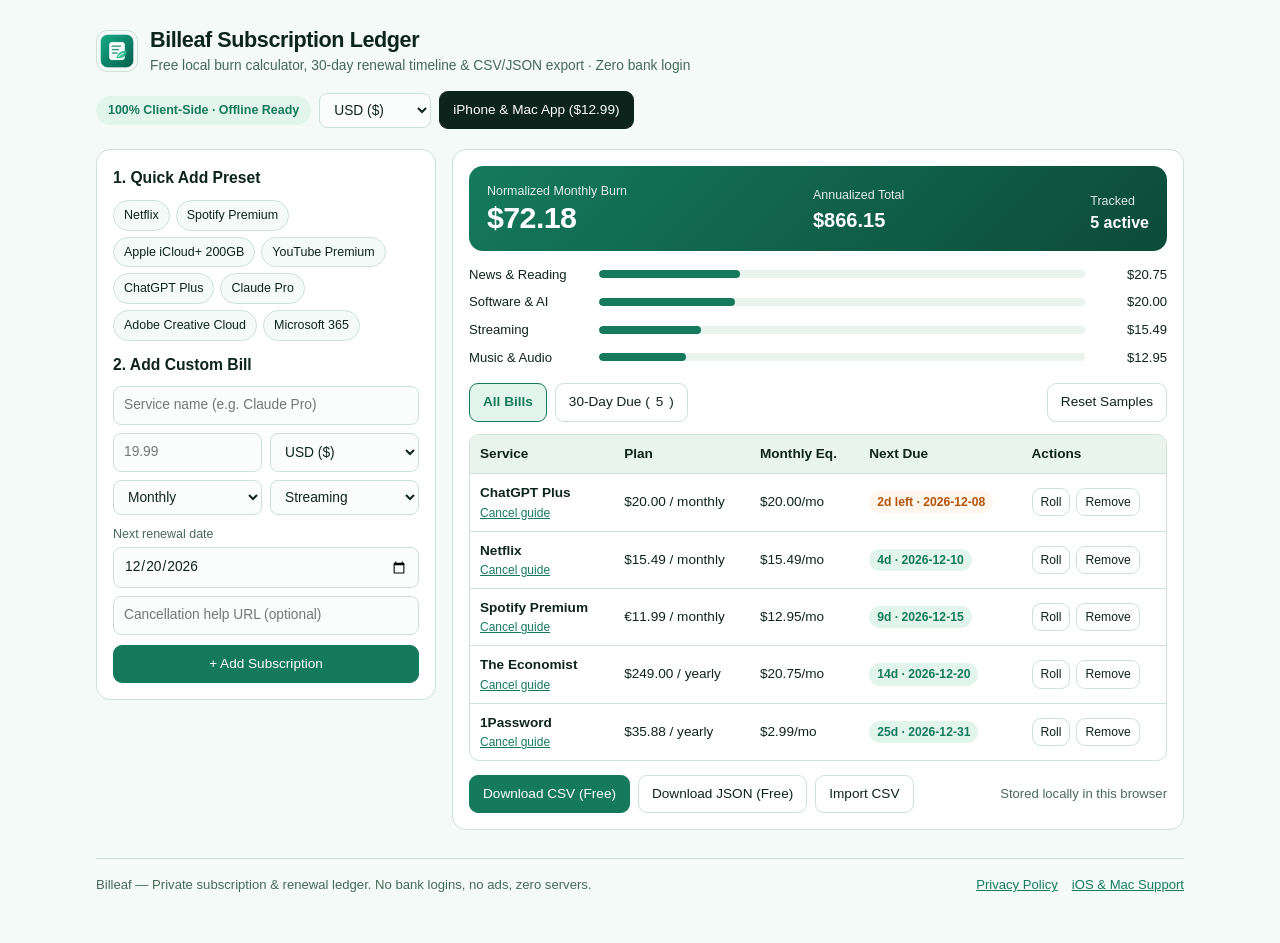
==== index.html @ b8ad767d "Initial publish of billeaf-web" ====
<!doctype html>
<html lang="en">
<head>
  <meta charset="utf-8" />
  <meta name="viewport" content="width=device-width, initial-scale=1" />
  <title>Billeaf Web Ledger — Free Offline Subscription Burn Audit &amp; CSV Export</title>
  <meta name="description" content="Audit recurring subscriptions, calculate real monthly and annual spend across 7 currencies, inspect upcoming 30-day renewals, and export clean CSV/JSON files locally in your browser." />
  <meta property="og:title" content="Billeaf Web Ledger — Free Subscription Audit" />
  <meta property="og:description" content="100% browser-local subscription ledger with 30-day renewal calendar and free CSV/JSON import &amp; export. Zero bank logins." />
  <link rel="icon" type="image/png" href="./icon-128.png" />
  <link rel="stylesheet" href="./styles.css" />
</head>
<body>
  <div class="shell">
    <header class="topbar">
      <div class="brand">
        <img class="logo" src="./icon-128.png" alt="Billeaf icon" />
        <div>
          <h1>Billeaf Subscription Ledger</h1>
          <div class="subtitle">Free local burn calculator, 30-day renewal timeline &amp; CSV/JSON export · Zero bank login</div>
        </div>
      </div>
      <div class="topbar-actions">
        <span class="pill">100% Client-Side · Offline Ready</span>
        <select id="displayCurrency" class="field" style="width:auto;" aria-label="Display currency">
          <option value="USD">USD ($)</option>
          <option value="EUR">EUR (€)</option>
          <option value="GBP">GBP (£)</option>
          <option value="JPY">JPY (¥)</option>
          <option value="CAD">CAD (CA$)</option>
          <option value="AUD">AUD (A$)</option>
          <option value="CNY">CNY (CN¥)</option>
        </select>
        <button id="openProBtn" class="btn pro" type="button">iPhone &amp; Mac App ($12.99)</button>
      </div>
    </header>

    <div class="layout">
      <aside class="card">
        <h2>1. Quick Add Preset</h2>
        <div id="presetChips" class="preset-wrap"></div>

        <h2>2. Add Custom Bill</h2>
        <form id="addForm">
          <input id="subName" class="field" type="text" placeholder="Service name (e.g. Claude Pro)" required style="margin-bottom:8px;" />
          <div class="form-grid">
            <input id="subAmount" class="field" type="number" step="0.01" min="0" placeholder="19.99" required />
            <select id="subCurrency" class="field" aria-label="Item currency">
              <option value="USD">USD ($)</option>
              <option value="EUR">EUR (€)</option>
              <option value="GBP">GBP (£)</option>
              <option value="JPY">JPY (¥)</option>
              <option value="CAD">CAD (CA$)</option>
              <option value="AUD">AUD (A$)</option>
              <option value="CNY">CNY (CN¥)</option>
            </select>
            <select id="subCycle" class="field" aria-label="Billing cycle">
              <option value="monthly">Monthly</option>
              <option value="yearly">Yearly</option>
              <option value="quarterly">Quarterly</option>
              <option value="weekly">Weekly</option>
            </select>
            <select id="subCategory" class="field" aria-label="Category">
              <option value="streaming">Streaming</option>
              <option value="software">Software &amp; AI</option>
              <option value="cloud">Cloud &amp; Dev</option>
              <option value="music">Music &amp; Audio</option>
              <option value="news">News &amp; Reading</option>
              <option value="fitness">Health &amp; Fitness</option>
              <option value="utilities">Prime &amp; Security</option>
              <option value="other">Other</option>
            </select>
          </div>
          <label for="subDate" style="display:block;font-size:0.78rem;color:var(--muted);margin-bottom:4px;">Next renewal date</label>
          <input id="subDate" class="field" type="date" style="margin-bottom:8px;" required />
          <input id="subCancelUrl" class="field" type="url" placeholder="Cancellation help URL (optional)" style="margin-bottom:10px;" />
          <button class="btn primary" type="submit" style="width:100%;">+ Add Subscription</button>
        </form>
      </aside>

      <main class="card">
        <div class="burn-hero">
          <div class="burn-grid">
            <div>
              <div class="burn-sub">Normalized Monthly Burn</div>
              <div id="monthlyTotal" class="burn-big">$0.00</div>
            </div>
            <div>
              <div class="burn-sub">Annualized Total</div>
              <div id="annualTotal" style="font-size:1.25rem;font-weight:600;">$0.00</div>
            </div>
            <div>
              <div class="burn-sub">Tracked</div>
              <div id="activeMeta" style="font-size:1rem;font-weight:600;">0 active</div>
            </div>
          </div>
        </div>

        <div id="catBars" class="cat-bars"></div>

        <div class="tabs">
          <button id="tabLedgerBtn" class="btn active" type="button">All Bills</button>
          <button id="tabCalendarBtn" class="btn" type="button">30-Day Due (<span id="dueCount">0</span>)</button>
          <button id="resetDemoBtn" class="btn" type="button" style="margin-left:auto;">Reset Samples</button>
        </div>

        <div class="table-wrap">
          <table>
            <thead>
              <tr>
                <th>Service</th>
                <th>Plan</th>
                <th>Monthly Eq.</th>
                <th>Next Due</th>
                <th>Actions</th>
              </tr>
            </thead>
            <tbody id="ledgerRows"></tbody>
          </table>
        </div>

        <div class="actions-bar">
          <button id="exportCsvBtn" class="btn primary" type="button">Download CSV (Free)</button>
          <button id="exportJsonBtn" class="btn" type="button">Download JSON (Free)</button>
          <label class="btn" for="csvImportInput" style="cursor:pointer;">Import CSV</label>
          <input id="csvImportInput" type="file" accept=".csv,text/csv" style="display:none;" />
          <span id="actionStatus" class="status-bar">Stored locally in this browser</span>
        </div>
      </main>
    </div>

    <footer style="margin-top:28px;padding-top:16px;border-top:1px solid var(--border);display:flex;flex-wrap:wrap;gap:14px;justify-content:space-between;font-size:0.82rem;color:var(--muted);">
      <span>Billeaf — Private subscription &amp; renewal ledger. No bank logins, no ads, zero servers.</span>
      <span style="display:flex;gap:14px;">
        <a href="./privacy.html" style="color:var(--accent);">Privacy Policy</a>
        <a href="https://kaylaoneal.github.io/billeaf-support/" style="color:var(--accent);">iOS &amp; Mac Support</a>
      </span>
    </footer>
  </div>

  <div id="proModal" class="modal-backdrop" role="dialog" aria-modal="true" aria-labelledby="proTitle">
    <div class="modal">
      <span class="pill">No Subscription Trap · Buy Once</span>
      <h3 id="proTitle" style="margin:10px 0 4px;">Billeaf for iPhone, iPad &amp; Mac</h3>
      <div class="price-tag">$12.99 <span style="font-size:0.86rem;font-weight:400;color:var(--muted);">one-time universal unlock · 8 bills free</span></div>
      <ul>
        <li><strong>Local OS Renewal Reminders:</strong> Private advance <code>UNUserNotificationCenter</code> notifications 3 days before charges hit.</li>
        <li><strong>Works Completely Offline:</strong> Track recurring bills across iPhone, iPad, and Mac with zero Plaid/bank connections.</li>
        <li><strong>Full Open Portability:</strong> Import and export the exact same RFC 4180 CSV and JSON format between web and Apple apps for free.</li>
      </ul>
      <div style="display:flex;gap:8px;flex-wrap:wrap;justify-content:flex-end;">
        <a class="btn primary" href="https://kaylaoneal.github.io/billeaf-support/">Explore Billeaf App</a>
        <button id="closeProBtn" class="btn" type="button">Close</button>
      </div>
    </div>
  </div>

  <script type="module" src="./app.js"></script>
</body>
</html>
---- styles.css ----
:root {
  --bg: #f4faf7;
  --surface: #ffffff;
  --surface-alt: #eaf4ef;
  --ink: #0d241c;
  --muted: #46685b;
  --accent: #157a5c;
  --accent-hover: #106048;
  --accent-soft: #e2f5ed;
  --border: #cde2d7;
  --warn-bg: #fff7ed;
  --warn-ink: #b45309;
  --radius: 14px;
}

* { box-sizing: border-box; }

body {
  margin: 0;
  font-family: -apple-system, BlinkMacSystemFont, "Segoe UI", Inter, sans-serif;
  background: var(--bg);
  color: var(--ink);
  line-height: 1.5;
  -webkit-font-smoothing: antialiased;
}

button, select, input, textarea { font: inherit; }

.shell { max-width: 1120px; margin: 0 auto; padding: 24px 16px 48px; }

.topbar {
  display: flex;
  flex-wrap: wrap;
  justify-content: space-between;
  align-items: center;
  gap: 14px;
  margin-bottom: 20px;
}

.brand { display: flex; align-items: center; gap: 12px; }
.logo {
  width: 42px; height: 42px; border-radius: 11px; flex-shrink: 0;
  border: 1px solid var(--border);
}
h1 { margin: 0; font-size: 1.35rem; letter-spacing: -0.02em; }
.subtitle { font-size: 0.86rem; color: var(--muted); }
.topbar-actions { display: flex; flex-wrap: wrap; gap: 8px; align-items: center; }

.pill {
  display: inline-flex; align-items: center; gap: 6px;
  background: var(--accent-soft); color: var(--accent);
  font-size: 0.78rem; font-weight: 600; padding: 5px 12px; border-radius: 999px;
}

.btn {
  display: inline-flex; align-items: center; justify-content: center; gap: 6px;
  padding: 8px 13px; border-radius: 9px; border: 1px solid var(--border);
  background: var(--surface); color: var(--ink); font-size: 0.85rem;
  font-weight: 500; cursor: pointer; text-decoration: none;
}
.btn:hover { background: var(--surface-alt); }
.btn.primary { background: var(--accent); border-color: var(--accent); color: #fff; }
.btn.primary:hover { background: var(--accent-hover); }
.btn.pro { background: #0d241c; border-color: #0d241c; color: #fff; }

.layout {
  display: grid;
  grid-template-columns: 340px minmax(0, 1fr);
  gap: 16px;
  align-items: start;
}
@media (max-width: 880px) {
  .layout { grid-template-columns: 1fr; }
}

.card {
  background: var(--surface);
  border: 1px solid var(--border);
  border-radius: var(--radius);
  padding: 16px;
  min-width: 0;
}
.card h2 { margin: 0 0 10px; font-size: 0.98rem; }

.burn-hero {
  background: linear-gradient(135deg, #157a5c, #0c4b38);
  color: #fff;
  border-radius: 14px;
  padding: 16px 18px;
  margin-bottom: 14px;
}
.burn-grid {
  display: flex;
  flex-wrap: wrap;
  justify-content: space-between;
  gap: 14px;
  align-items: flex-end;
}
.burn-big { font-size: 1.9rem; font-weight: 700; letter-spacing: -0.02em; line-height: 1.1; }
.burn-sub { font-size: 0.78rem; opacity: 0.88; }

.cat-bars { display: flex; flex-direction: column; gap: 8px; margin-bottom: 16px; }
.cat-row { display: grid; grid-template-columns: 120px minmax(0, 1fr) 72px; gap: 10px; align-items: center; font-size: 0.82rem; }
.cat-track { height: 8px; border-radius: 999px; background: var(--surface-alt); overflow: hidden; }
.cat-fill { height: 100%; border-radius: 999px; background: var(--accent); }

.form-grid { display: grid; grid-template-columns: 1fr 1fr; gap: 8px; margin-bottom: 10px; }
@media (max-width: 480px) {
  .form-grid { grid-template-columns: 1fr; }
}
.field {
  width: 100%; padding: 8px 10px; border-radius: 8px;
  border: 1px solid var(--border); background: #fafdfb; color: var(--ink);
  font-size: 0.86rem;
}

.preset-wrap { display: flex; flex-wrap: wrap; gap: 6px; margin-bottom: 12px; }
.preset-chip {
  padding: 5px 10px; border-radius: 999px; border: 1px solid var(--border);
  background: var(--bg); color: var(--ink); font-size: 0.78rem; cursor: pointer;
}
.preset-chip:hover { border-color: var(--accent); background: var(--accent-soft); color: var(--accent); }

.tabs { display: flex; flex-wrap: wrap; gap: 8px; margin-bottom: 12px; align-items: center; }
.btn.active { border-color: var(--accent); background: var(--accent-soft); color: var(--accent); font-weight: 600; }

.table-wrap { overflow-x: auto; border: 1px solid var(--border); border-radius: 10px; }
table { width: 100%; border-collapse: collapse; font-size: 0.85rem; }
th, td { border-bottom: 1px solid var(--border); padding: 9px 10px; text-align: left; }
th { background: var(--surface-alt); font-weight: 600; }
tr:last-child td { border-bottom: none; }

.due-urgent {
  display: inline-block; padding: 2px 8px; border-radius: 999px;
  background: var(--warn-bg); color: var(--warn-ink); font-weight: 600; font-size: 0.76rem;
}
.due-ok {
  display: inline-block; padding: 2px 8px; border-radius: 999px;
  background: var(--accent-soft); color: var(--accent); font-weight: 600; font-size: 0.76rem;
}

.actions-bar { display: flex; flex-wrap: wrap; gap: 8px; align-items: center; margin-top: 14px; }
.status-bar { font-size: 0.82rem; color: var(--muted); margin-left: auto; }

.modal-backdrop {
  position: fixed; inset: 0; background: rgba(13, 36, 28, 0.56);
  display: none; align-items: center; justify-content: center; padding: 16px; z-index: 50;
}
.modal-backdrop.open { display: flex; }
.modal {
  background: var(--surface); border-radius: 16px; max-width: 520px; width: 100%;
  padding: 22px; border: 1px solid var(--border); box-shadow: 0 24px 60px rgba(0, 0, 0, 0.22);
}
.price-tag { font-size: 1.65rem; font-weight: 700; color: var(--accent); margin: 8px 0; }
.modal ul { margin: 10px 0 16px; padding-left: 18px; font-size: 0.88rem; color: var(--muted); }
.modal li { margin-bottom: 6px; }
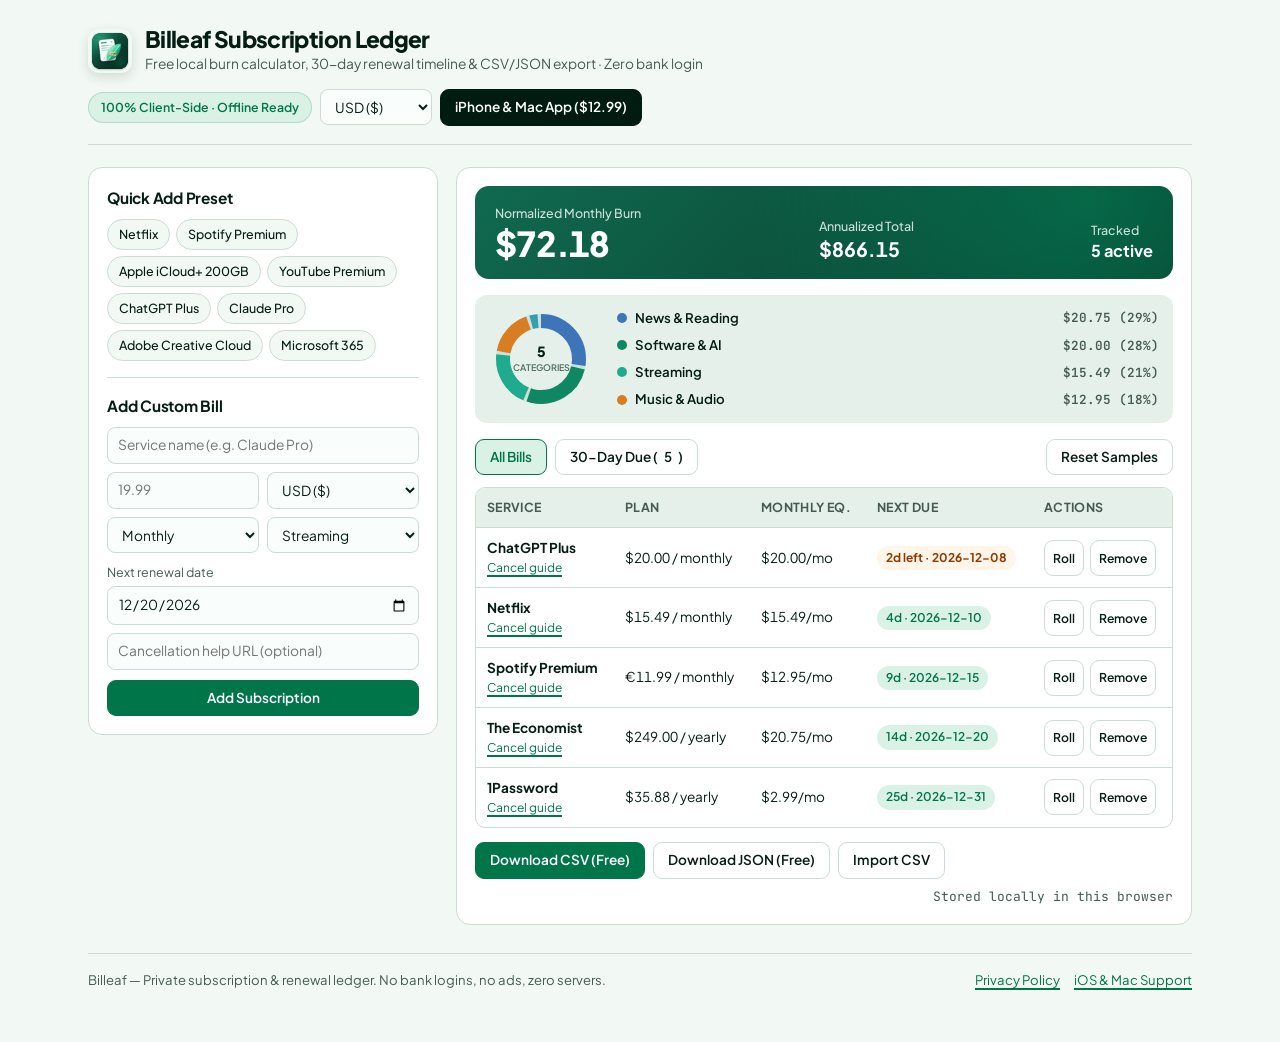
==== commit 25eba4a2: "Design overhaul: Precision Emerald oklch tokens, SVG donut chart & studio icon" ====
--- a/index.html
+++ b/index.html
@@ -8,6 +8,9 @@
   <meta property="og:title" content="Billeaf Web Ledger — Free Subscription Audit" />
   <meta property="og:description" content="100% browser-local subscription ledger with 30-day renewal calendar and free CSV/JSON import &amp; export. Zero bank logins." />
   <link rel="icon" type="image/png" href="./icon-128.png" />
+  <link rel="preconnect" href="https://fonts.googleapis.com" />
+  <link rel="preconnect" href="https://fonts.gstatic.com" crossorigin />
+  <link rel="stylesheet" href="https://fonts.googleapis.com/css2?family=JetBrains+Mono:wght@500;600&family=Plus+Jakarta+Sans:wght@400;500;600;700;800&display=swap" />
   <link rel="stylesheet" href="./styles.css" />
 </head>
 <body>
@@ -36,11 +39,13 @@
     </header>
 
     <div class="layout">
-      <aside class="card">
-        <h2>1. Quick Add Preset</h2>
+      <aside class="panel">
+        <h2>Quick Add Preset</h2>
         <div id="presetChips" class="preset-wrap"></div>
 
-        <h2>2. Add Custom Bill</h2>
+        <hr class="section-divider" />
+
+        <h2>Add Custom Bill</h2>
         <form id="addForm">
           <input id="subName" class="field" type="text" placeholder="Service name (e.g. Claude Pro)" required style="margin-bottom:8px;" />
           <div class="form-grid">
@@ -74,11 +79,11 @@
           <label for="subDate" style="display:block;font-size:0.78rem;color:var(--muted);margin-bottom:4px;">Next renewal date</label>
           <input id="subDate" class="field" type="date" style="margin-bottom:8px;" required />
           <input id="subCancelUrl" class="field" type="url" placeholder="Cancellation help URL (optional)" style="margin-bottom:10px;" />
-          <button class="btn primary" type="submit" style="width:100%;">+ Add Subscription</button>
+          <button class="btn primary" type="submit" style="width:100%;">Add Subscription</button>
         </form>
       </aside>
 
-      <main class="card">
+      <main class="panel">
         <div class="burn-hero">
           <div class="burn-grid">
             <div>
@@ -87,20 +92,20 @@
             </div>
             <div>
               <div class="burn-sub">Annualized Total</div>
-              <div id="annualTotal" style="font-size:1.25rem;font-weight:600;">$0.00</div>
+              <div id="annualTotal" class="metric-val">$0.00</div>
             </div>
             <div>
               <div class="burn-sub">Tracked</div>
-              <div id="activeMeta" style="font-size:1rem;font-weight:600;">0 active</div>
+              <div id="activeMeta" class="metric-val" style="font-size:1.02rem;">0 active</div>
             </div>
           </div>
         </div>
 
-        <div id="catBars" class="cat-bars"></div>
+        <div id="catBars" class="donut-panel"></div>
 
         <div class="tabs">
           <button id="tabLedgerBtn" class="btn active" type="button">All Bills</button>
-          <button id="tabCalendarBtn" class="btn" type="button">30-Day Due (<span id="dueCount">0</span>)</button>
+          <button id="tabCalendarBtn" class="btn" type="button">30-Day Due (<span id="dueCount" class="num">0</span>)</button>
           <button id="resetDemoBtn" class="btn" type="button" style="margin-left:auto;">Reset Samples</button>
         </div>
 
@@ -132,17 +137,16 @@
     <footer style="margin-top:28px;padding-top:16px;border-top:1px solid var(--border);display:flex;flex-wrap:wrap;gap:14px;justify-content:space-between;font-size:0.82rem;color:var(--muted);">
       <span>Billeaf — Private subscription &amp; renewal ledger. No bank logins, no ads, zero servers.</span>
       <span style="display:flex;gap:14px;">
-        <a href="./privacy.html" style="color:var(--accent);">Privacy Policy</a>
-        <a href="https://kaylaoneal.github.io/billeaf-support/" style="color:var(--accent);">iOS &amp; Mac Support</a>
+        <a href="./privacy.html">Privacy Policy</a>
+        <a href="https://kaylaoneal.github.io/billeaf-support/">iOS &amp; Mac Support</a>
       </span>
     </footer>
   </div>
 
   <div id="proModal" class="modal-backdrop" role="dialog" aria-modal="true" aria-labelledby="proTitle">
     <div class="modal">
-      <span class="pill">No Subscription Trap · Buy Once</span>
-      <h3 id="proTitle" style="margin:10px 0 4px;">Billeaf for iPhone, iPad &amp; Mac</h3>
-      <div class="price-tag">$12.99 <span style="font-size:0.86rem;font-weight:400;color:var(--muted);">one-time universal unlock · 8 bills free</span></div>
+      <h3 id="proTitle">Billeaf for iPhone, iPad &amp; Mac</h3>
+      <div class="price-tag">$12.99 <span style="font-size:0.86rem;font-weight:500;color:var(--muted);">one-time universal unlock · 8 bills free · no subscription trap</span></div>
       <ul>
         <li><strong>Local OS Renewal Reminders:</strong> Private advance <code>UNUserNotificationCenter</code> notifications 3 days before charges hit.</li>
         <li><strong>Works Completely Offline:</strong> Track recurring bills across iPhone, iPad, and Mac with zero Plaid/bank connections.</li>
--- a/styles.css
+++ b/styles.css
@@ -1,32 +1,63 @@
 :root {
-  --bg: #f4faf7;
+  color-scheme: light;
+  --bg: oklch(0.976 0.009 162);
   --surface: #ffffff;
-  --surface-alt: #eaf4ef;
-  --ink: #0d241c;
-  --muted: #46685b;
-  --accent: #157a5c;
-  --accent-hover: #106048;
-  --accent-soft: #e2f5ed;
-  --border: #cde2d7;
-  --warn-bg: #fff7ed;
-  --warn-ink: #b45309;
+  --surface-alt: oklch(0.946 0.015 162);
+  --surface-dark: oklch(0.20 0.042 165);
+  --ink: oklch(0.21 0.036 165);
+  --muted: oklch(0.45 0.030 165);
+  --accent: oklch(0.49 0.125 162);
+  --accent-hover: oklch(0.41 0.118 162);
+  --accent-soft: oklch(0.94 0.032 162);
+  --border: oklch(0.88 0.020 162);
+  --border-strong: oklch(0.79 0.030 162);
+  --warn-bg: #fff5e8;
+  --warn-ink: #8f3b00;
   --radius: 14px;
+  --ease: cubic-bezier(0.22, 1, 0.36, 1);
+  --font-sans: "Plus Jakarta Sans", -apple-system, BlinkMacSystemFont, "Segoe UI", sans-serif;
+  --font-mono: "JetBrains Mono", ui-monospace, SFMono-Regular, Menlo, monospace;
 }
 
 * { box-sizing: border-box; }
+
+::selection {
+  background: oklch(0.49 0.125 162 / 0.20);
+  color: var(--ink);
+}
+
+::-webkit-scrollbar { width: 8px; height: 8px; }
+::-webkit-scrollbar-track { background: var(--surface-alt); border-radius: 999px; }
+::-webkit-scrollbar-thumb { background: var(--border-strong); border-radius: 999px; }
+::-webkit-scrollbar-thumb:hover { background: var(--accent); }
 
 body {
   margin: 0;
-  font-family: -apple-system, BlinkMacSystemFont, "Segoe UI", Inter, sans-serif;
+  font-family: var(--font-sans);
   background: var(--bg);
   color: var(--ink);
-  line-height: 1.5;
+  line-height: 1.52;
   -webkit-font-smoothing: antialiased;
 }
 
 button, select, input, textarea { font: inherit; }
 
-.shell { max-width: 1120px; margin: 0 auto; padding: 24px 16px 48px; }
+a {
+  color: var(--accent);
+  text-underline-offset: 3px;
+  text-decoration-thickness: 1.5px;
+}
+
+:focus-visible {
+  outline: 2px solid var(--accent);
+  outline-offset: 2px;
+}
+
+.num, .burn-big, .metric-val, .price-tag, table td:nth-child(2), table td:nth-child(3) {
+  font-variant-numeric: tabular-nums;
+}
+
+.shell { max-width: 1140px; margin: 0 auto; padding: 26px 18px 52px; }
 
 .topbar {
   display: flex;
@@ -34,123 +65,246 @@
   justify-content: space-between;
   align-items: center;
   gap: 14px;
-  margin-bottom: 20px;
-}
-
-.brand { display: flex; align-items: center; gap: 12px; }
+  margin-bottom: 22px;
+  padding-bottom: 18px;
+  border-bottom: 1px solid var(--border);
+}
+
+.brand { display: flex; align-items: center; gap: 13px; min-width: 0; }
 .logo {
-  width: 42px; height: 42px; border-radius: 11px; flex-shrink: 0;
-  border: 1px solid var(--border);
-}
-h1 { margin: 0; font-size: 1.35rem; letter-spacing: -0.02em; }
-.subtitle { font-size: 0.86rem; color: var(--muted); }
+  width: 44px;
+  height: 44px;
+  border-radius: 11px;
+  flex-shrink: 0;
+  box-shadow: 0 4px 12px oklch(0.20 0.04 165 / 0.14);
+}
+h1 {
+  margin: 0;
+  font-size: 1.42rem;
+  font-weight: 800;
+  letter-spacing: -0.028em;
+  line-height: 1.15;
+}
+.subtitle { font-size: 0.86rem; color: var(--muted); margin-top: 2px; }
 .topbar-actions { display: flex; flex-wrap: wrap; gap: 8px; align-items: center; }
 
 .pill {
-  display: inline-flex; align-items: center; gap: 6px;
-  background: var(--accent-soft); color: var(--accent);
-  font-size: 0.78rem; font-weight: 600; padding: 5px 12px; border-radius: 999px;
+  display: inline-flex;
+  align-items: center;
+  gap: 6px;
+  background: var(--accent-soft);
+  color: var(--accent);
+  border: 1px solid oklch(0.49 0.125 162 / 0.18);
+  font-size: 0.77rem;
+  font-weight: 600;
+  padding: 5px 12px;
+  border-radius: 999px;
 }
 
 .btn {
-  display: inline-flex; align-items: center; justify-content: center; gap: 6px;
-  padding: 8px 13px; border-radius: 9px; border: 1px solid var(--border);
-  background: var(--surface); color: var(--ink); font-size: 0.85rem;
-  font-weight: 500; cursor: pointer; text-decoration: none;
-}
-.btn:hover { background: var(--surface-alt); }
+  display: inline-flex;
+  align-items: center;
+  justify-content: center;
+  gap: 6px;
+  min-height: 36px;
+  padding: 7px 14px;
+  border-radius: 9px;
+  border: 1px solid var(--border);
+  background: var(--surface);
+  color: var(--ink);
+  font-size: 0.85rem;
+  font-weight: 600;
+  cursor: pointer;
+  text-decoration: none;
+  transition: background-color 150ms var(--ease), border-color 150ms var(--ease), transform 140ms var(--ease);
+}
+.btn:hover { background: var(--surface-alt); border-color: var(--border-strong); }
+.btn:active { transform: translateY(1px); }
 .btn.primary { background: var(--accent); border-color: var(--accent); color: #fff; }
-.btn.primary:hover { background: var(--accent-hover); }
-.btn.pro { background: #0d241c; border-color: #0d241c; color: #fff; }
+.btn.primary:hover { background: var(--accent-hover); border-color: var(--accent-hover); }
+.btn.pro { background: var(--surface-dark); border-color: var(--surface-dark); color: #fff; }
+.btn.pro:hover { background: oklch(0.27 0.05 165); }
 
 .layout {
   display: grid;
-  grid-template-columns: 340px minmax(0, 1fr);
-  gap: 16px;
+  grid-template-columns: 350px minmax(0, 1fr);
+  gap: 18px;
   align-items: start;
 }
-@media (max-width: 880px) {
+@media (max-width: 900px) {
   .layout { grid-template-columns: 1fr; }
 }
 
-.card {
+.panel {
   background: var(--surface);
   border: 1px solid var(--border);
   border-radius: var(--radius);
-  padding: 16px;
+  padding: 18px;
   min-width: 0;
 }
-.card h2 { margin: 0 0 10px; font-size: 0.98rem; }
+.panel h2 {
+  margin: 0 0 10px;
+  font-size: 0.96rem;
+  font-weight: 700;
+  letter-spacing: -0.015em;
+}
+.section-divider {
+  margin: 16px 0;
+  border: none;
+  border-top: 1px solid var(--border);
+}
 
 .burn-hero {
-  background: linear-gradient(135deg, #157a5c, #0c4b38);
+  background:
+    radial-gradient(circle at 88% 15%, oklch(0.58 0.14 162 / 0.45), transparent 55%),
+    linear-gradient(135deg, #106a4f 0%, #093b2c 100%);
   color: #fff;
   border-radius: 14px;
-  padding: 16px 18px;
-  margin-bottom: 14px;
+  padding: 18px 20px;
+  margin-bottom: 16px;
 }
 .burn-grid {
   display: flex;
   flex-wrap: wrap;
   justify-content: space-between;
-  gap: 14px;
+  gap: 16px;
   align-items: flex-end;
 }
-.burn-big { font-size: 1.9rem; font-weight: 700; letter-spacing: -0.02em; line-height: 1.1; }
-.burn-sub { font-size: 0.78rem; opacity: 0.88; }
-
-.cat-bars { display: flex; flex-direction: column; gap: 8px; margin-bottom: 16px; }
-.cat-row { display: grid; grid-template-columns: 120px minmax(0, 1fr) 72px; gap: 10px; align-items: center; font-size: 0.82rem; }
-.cat-track { height: 8px; border-radius: 999px; background: var(--surface-alt); overflow: hidden; }
-.cat-fill { height: 100%; border-radius: 999px; background: var(--accent); }
+.burn-big {
+  font-size: 2.15rem;
+  font-weight: 800;
+  letter-spacing: -0.03em;
+  line-height: 1.05;
+}
+.burn-sub {
+  font-size: 0.78rem;
+  font-weight: 500;
+  color: rgba(255, 255, 255, 0.80);
+  margin-bottom: 2px;
+}
+.metric-val {
+  font-size: 1.24rem;
+  font-weight: 700;
+  line-height: 1.15;
+}
+
+.donut-panel {
+  display: grid;
+  grid-template-columns: 112px minmax(0, 1fr);
+  gap: 16px;
+  align-items: center;
+  padding: 12px 14px;
+  margin-bottom: 16px;
+  background: var(--surface-alt);
+  border-radius: 12px;
+}
+@media (max-width: 520px) {
+  .donut-panel { grid-template-columns: 1fr; justify-items: start; }
+}
+.cat-legend { display: flex; flex-direction: column; gap: 7px; width: 100%; }
+.cat-row {
+  display: grid;
+  grid-template-columns: 10px minmax(0, 1fr) auto;
+  gap: 8px;
+  align-items: center;
+  font-size: 0.83rem;
+}
+.cat-swatch { width: 10px; height: 10px; border-radius: 50%; }
+.cat-name { font-weight: 600; white-space: nowrap; overflow: hidden; text-overflow: ellipsis; }
+.cat-val { font-family: var(--font-mono); font-size: 0.79rem; font-weight: 600; color: var(--muted); }
 
 .form-grid { display: grid; grid-template-columns: 1fr 1fr; gap: 8px; margin-bottom: 10px; }
 @media (max-width: 480px) {
   .form-grid { grid-template-columns: 1fr; }
 }
 .field {
-  width: 100%; padding: 8px 10px; border-radius: 8px;
-  border: 1px solid var(--border); background: #fafdfb; color: var(--ink);
+  width: 100%;
+  min-height: 36px;
+  padding: 7px 10px;
+  border-radius: 8px;
+  border: 1px solid var(--border);
+  background: oklch(0.99 0.004 162);
+  color: var(--ink);
   font-size: 0.86rem;
-}
-
-.preset-wrap { display: flex; flex-wrap: wrap; gap: 6px; margin-bottom: 12px; }
+  transition: border-color 140ms var(--ease);
+}
+.field:focus { border-color: var(--accent); outline: none; }
+
+.preset-wrap { display: flex; flex-wrap: wrap; gap: 6px; margin-bottom: 6px; }
 .preset-chip {
-  padding: 5px 10px; border-radius: 999px; border: 1px solid var(--border);
-  background: var(--bg); color: var(--ink); font-size: 0.78rem; cursor: pointer;
+  padding: 5px 11px;
+  border-radius: 999px;
+  border: 1px solid var(--border);
+  background: var(--bg);
+  color: var(--ink);
+  font-size: 0.78rem;
+  font-weight: 500;
+  cursor: pointer;
+  transition: background-color 140ms var(--ease), border-color 140ms var(--ease), color 140ms var(--ease);
 }
 .preset-chip:hover { border-color: var(--accent); background: var(--accent-soft); color: var(--accent); }
 
 .tabs { display: flex; flex-wrap: wrap; gap: 8px; margin-bottom: 12px; align-items: center; }
-.btn.active { border-color: var(--accent); background: var(--accent-soft); color: var(--accent); font-weight: 600; }
+.btn.active { border-color: var(--accent); background: var(--accent-soft); color: var(--accent); }
 
 .table-wrap { overflow-x: auto; border: 1px solid var(--border); border-radius: 10px; }
 table { width: 100%; border-collapse: collapse; font-size: 0.85rem; }
-th, td { border-bottom: 1px solid var(--border); padding: 9px 10px; text-align: left; }
-th { background: var(--surface-alt); font-weight: 600; }
+th, td { border-bottom: 1px solid var(--border); padding: 10px 11px; text-align: left; }
+th {
+  background: var(--surface-alt);
+  font-size: 0.78rem;
+  font-weight: 700;
+  color: var(--muted);
+  text-transform: uppercase;
+  letter-spacing: 0.03em;
+}
 tr:last-child td { border-bottom: none; }
+tbody tr:hover td { background: oklch(0.985 0.006 162); }
 
 .due-urgent {
-  display: inline-block; padding: 2px 8px; border-radius: 999px;
-  background: var(--warn-bg); color: var(--warn-ink); font-weight: 600; font-size: 0.76rem;
+  display: inline-block;
+  padding: 3px 9px;
+  border-radius: 999px;
+  background: var(--warn-bg);
+  color: var(--warn-ink);
+  font-weight: 700;
+  font-size: 0.75rem;
 }
 .due-ok {
-  display: inline-block; padding: 2px 8px; border-radius: 999px;
-  background: var(--accent-soft); color: var(--accent); font-weight: 600; font-size: 0.76rem;
+  display: inline-block;
+  padding: 3px 9px;
+  border-radius: 999px;
+  background: var(--accent-soft);
+  color: var(--accent);
+  font-weight: 600;
+  font-size: 0.75rem;
 }
 
 .actions-bar { display: flex; flex-wrap: wrap; gap: 8px; align-items: center; margin-top: 14px; }
-.status-bar { font-size: 0.82rem; color: var(--muted); margin-left: auto; }
+.status-bar { font-size: 0.81rem; color: var(--muted); margin-left: auto; font-family: var(--font-mono); }
 
 .modal-backdrop {
-  position: fixed; inset: 0; background: rgba(13, 36, 28, 0.56);
-  display: none; align-items: center; justify-content: center; padding: 16px; z-index: 50;
+  position: fixed;
+  inset: 0;
+  background: rgba(8, 28, 22, 0.56);
+  backdrop-filter: blur(4px);
+  display: none;
+  align-items: center;
+  justify-content: center;
+  padding: 16px;
+  z-index: 50;
 }
 .modal-backdrop.open { display: flex; }
 .modal {
-  background: var(--surface); border-radius: 16px; max-width: 520px; width: 100%;
-  padding: 22px; border: 1px solid var(--border); box-shadow: 0 24px 60px rgba(0, 0, 0, 0.22);
-}
-.price-tag { font-size: 1.65rem; font-weight: 700; color: var(--accent); margin: 8px 0; }
-.modal ul { margin: 10px 0 16px; padding-left: 18px; font-size: 0.88rem; color: var(--muted); }
-.modal li { margin-bottom: 6px; }
+  background: var(--surface);
+  border-radius: 16px;
+  max-width: 520px;
+  width: 100%;
+  padding: 24px;
+  border: 1px solid var(--border);
+  box-shadow: 0 24px 64px rgba(0, 0, 0, 0.24);
+}
+.modal h3 { margin: 0 0 6px; font-size: 1.25rem; font-weight: 800; letter-spacing: -0.025em; }
+.price-tag { font-size: 1.7rem; font-weight: 800; color: var(--accent); margin: 8px 0; }
+.modal ul { margin: 10px 0 18px; padding-left: 18px; font-size: 0.89rem; color: var(--muted); }
+.modal li { margin-bottom: 7px; }
